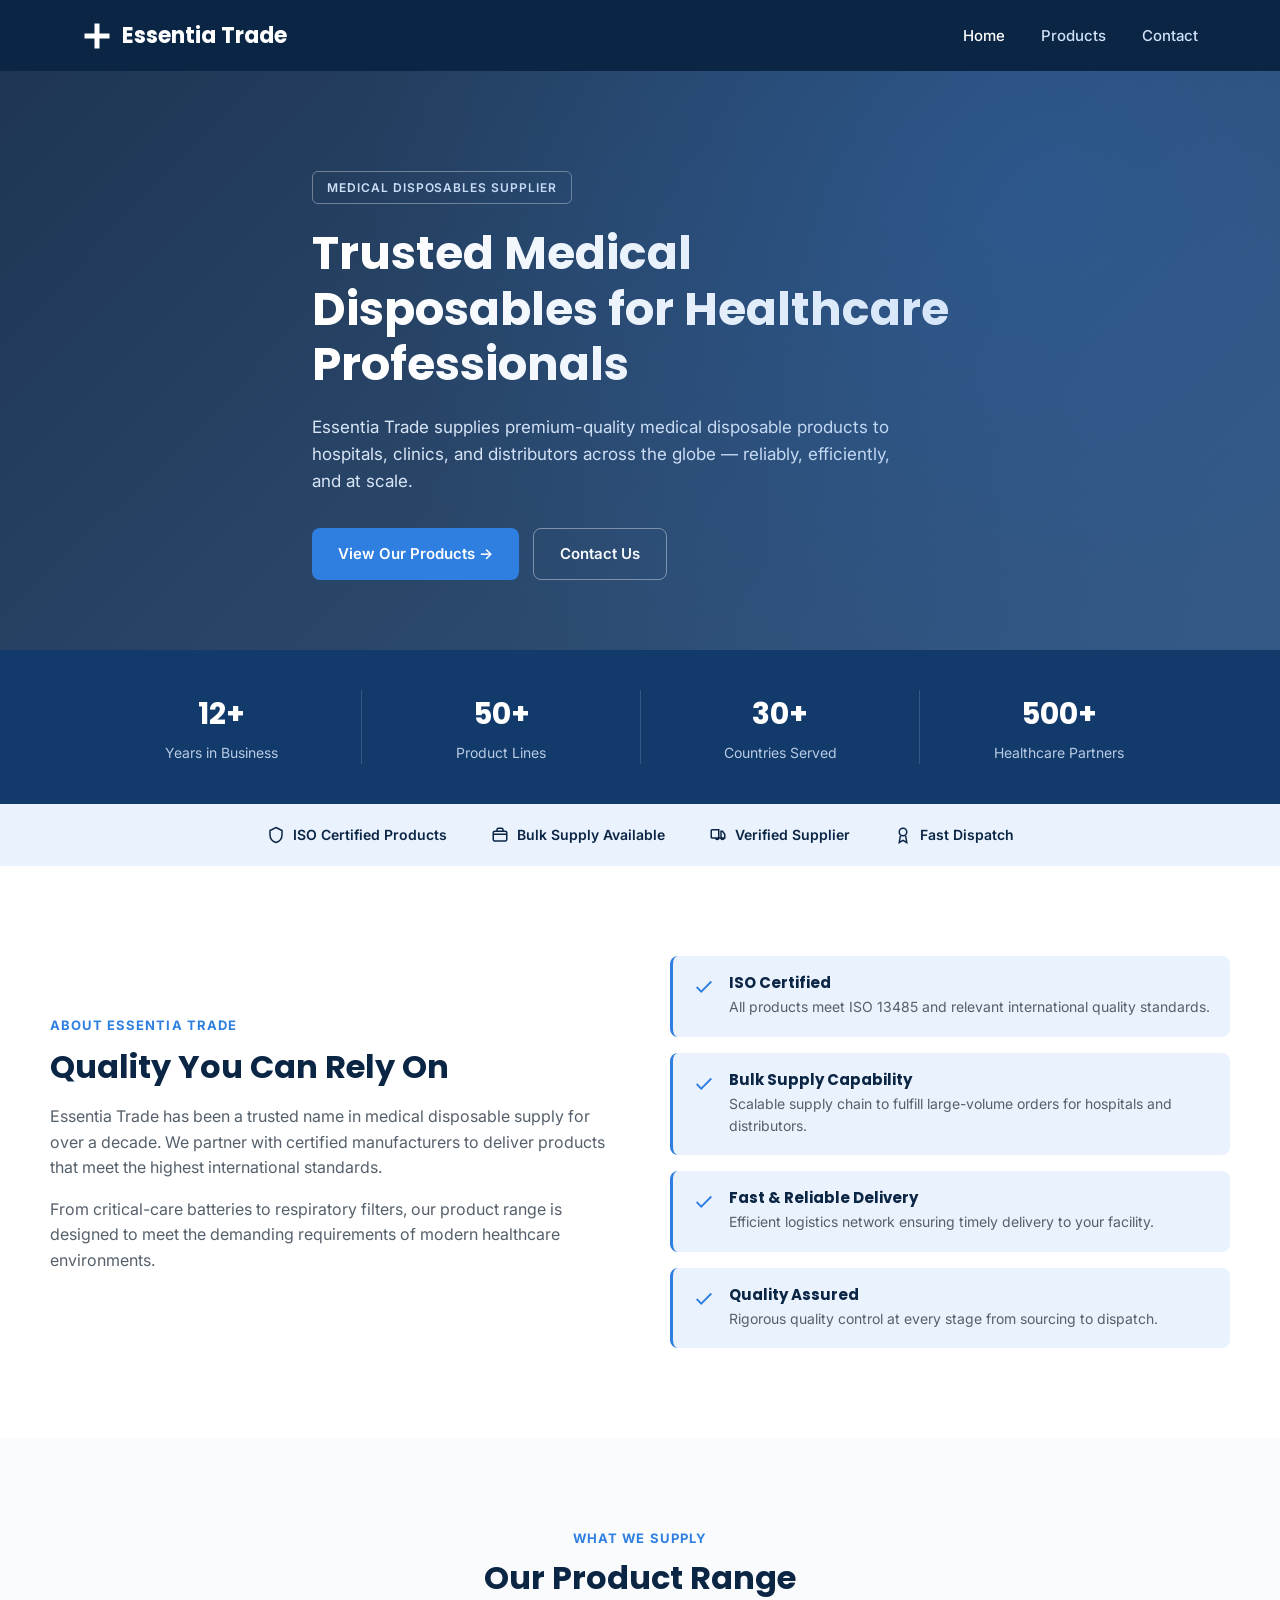
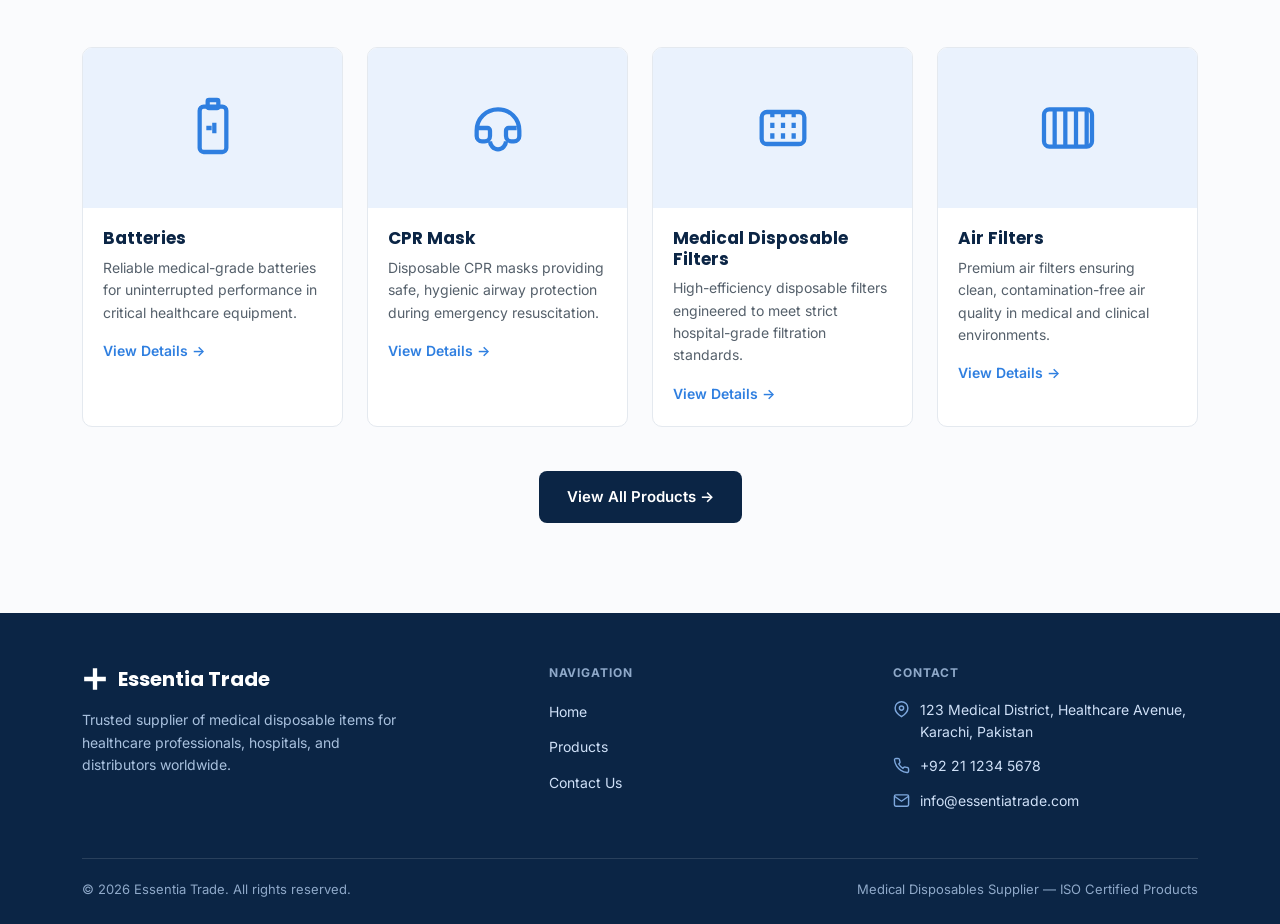
==== index.html @ 896a2178 "Add files via upload" ====
<!DOCTYPE html>
<html lang="en">
<head>
<meta charset="UTF-8">
<meta name="viewport" content="width=device-width, initial-scale=1.0">
<title>Essentia Trade | Medical Disposables Supplier</title>
<link rel="preconnect" href="https://fonts.googleapis.com">
<link href="https://fonts.googleapis.com/css2?family=Poppins:wght@600;700&family=Inter:wght@400;500;600;700&display=swap" rel="stylesheet">
<link rel="stylesheet" href="style.css">
</head>
<body>

<header>
  <div class="nav-wrap">
    <a href="index.html" class="logo">
      <svg viewBox="0 0 24 24" fill="currentColor"><path d="M10 2h4v8h8v4h-8v8h-4v-8H2v-4h8V2z"/></svg>
      Essentia Trade
    </a>
    <button class="nav-toggle" id="navToggle" aria-label="Menu">&#9776;</button>
    <nav>
      <ul id="navList">
        <li><a href="index.html" class="active">Home</a></li>
        <li><a href="products.html">Products</a></li>
        <li><a href="contact.html">Contact</a></li>
      </ul>
    </nav>
  </div>
</header>

<section class="hero">
  <div class="container hero-inner">
    <span class="eyebrow">MEDICAL DISPOSABLES SUPPLIER</span>
    <h1>Trusted Medical Disposables for Healthcare Professionals</h1>
    <p>Essentia Trade supplies premium-quality medical disposable products to hospitals, clinics, and distributors across the globe — reliably, efficiently, and at scale.</p>
    <div class="hero-ctas">
      <a href="products.html" class="btn-primary">View Our Products &rarr;</a>
      <a href="contact.html" class="btn-secondary">Contact Us</a>
    </div>
  </div>
</section>

<section class="stats">
  <div class="container">
    <div class="stat"><div class="num">12+</div><div class="label">Years in Business</div></div>
    <div class="stat"><div class="num">50+</div><div class="label">Product Lines</div></div>
    <div class="stat"><div class="num">30+</div><div class="label">Countries Served</div></div>
    <div class="stat"><div class="num">500+</div><div class="label">Healthcare Partners</div></div>
  </div>
</section>

<section class="badges">
  <div class="container">
    <div class="badge"><svg viewBox="0 0 24 24" fill="none" stroke="currentColor" stroke-width="2"><path d="M12 2l8 4v6c0 5-3.5 8.5-8 10-4.5-1.5-8-5-8-10V6l8-4z"/></svg>ISO Certified Products</div>
    <div class="badge"><svg viewBox="0 0 24 24" fill="none" stroke="currentColor" stroke-width="2"><rect x="3" y="7" width="18" height="13" rx="2"/><path d="M3 11h18M8 7V5a2 2 0 012-2h4a2 2 0 012 2v2"/></svg>Bulk Supply Available</div>
    <div class="badge"><svg viewBox="0 0 24 24" fill="none" stroke="currentColor" stroke-width="2"><path d="M3 16V6a1 1 0 011-1h9v11M3 16h13m0 0h5v-5l-3-4h-2v9m0 0a2 2 0 104 0m-11 0a2 2 0 104 0"/></svg>Verified Supplier</div>
    <div class="badge"><svg viewBox="0 0 24 24" fill="none" stroke="currentColor" stroke-width="2"><circle cx="12" cy="8" r="5"/><path d="M8.5 13L7 22l5-3 5 3-1.5-9"/></svg>Fast Dispatch</div>
  </div>
</section>

<section class="split container">
  <div>
    <span class="eyebrow-plain">ABOUT ESSENTIA TRADE</span>
    <h2>Quality You Can Rely On</h2>
    <p>Essentia Trade has been a trusted name in medical disposable supply for over a decade. We partner with certified manufacturers to deliver products that meet the highest international standards.</p>
    <p>From critical-care batteries to respiratory filters, our product range is designed to meet the demanding requirements of modern healthcare environments.</p>
  </div>
  <div class="feature-list">
    <div class="feature-card">
      <svg viewBox="0 0 24 24" fill="none" stroke="currentColor" stroke-width="2"><path d="M20 6L9 17l-5-5"/></svg>
      <div><h4>ISO Certified</h4><p>All products meet ISO 13485 and relevant international quality standards.</p></div>
    </div>
    <div class="feature-card">
      <svg viewBox="0 0 24 24" fill="none" stroke="currentColor" stroke-width="2"><path d="M20 6L9 17l-5-5"/></svg>
      <div><h4>Bulk Supply Capability</h4><p>Scalable supply chain to fulfill large-volume orders for hospitals and distributors.</p></div>
    </div>
    <div class="feature-card">
      <svg viewBox="0 0 24 24" fill="none" stroke="currentColor" stroke-width="2"><path d="M20 6L9 17l-5-5"/></svg>
      <div><h4>Fast &amp; Reliable Delivery</h4><p>Efficient logistics network ensuring timely delivery to your facility.</p></div>
    </div>
    <div class="feature-card">
      <svg viewBox="0 0 24 24" fill="none" stroke="currentColor" stroke-width="2"><path d="M20 6L9 17l-5-5"/></svg>
      <div><h4>Quality Assured</h4><p>Rigorous quality control at every stage from sourcing to dispatch.</p></div>
    </div>
  </div>
</section>

<section class="products-section">
  <div class="container">
    <div class="section-head">
      <span class="eyebrow-plain">WHAT WE SUPPLY</span>
      <h2>Our Product Range</h2>
    </div>
    <div class="product-grid">

      <div class="product-card">
        <div class="product-icon-wrap">
          <svg viewBox="0 0 24 24" fill="none" stroke="currentColor" stroke-width="1.6"><rect x="7" y="4" width="10" height="17" rx="1.5"/><rect x="10" y="1.5" width="4" height="3" rx="0.5"/><path d="M9.5 12h2M12.5 10v4"/></svg>
        </div>
        <div class="product-body">
          <h4>Batteries</h4>
          <p>Reliable medical-grade batteries for uninterrupted performance in critical healthcare equipment.</p>
          <a href="products.html" class="view-details">View Details &rarr;</a>
        </div>
      </div>

      <div class="product-card">
        <div class="product-icon-wrap">
          <svg viewBox="0 0 24 24" fill="none" stroke="currentColor" stroke-width="1.6"><path d="M4 13c0-4.5 3.5-8 8-8s8 3.5 8 8v2a2 2 0 01-2 2h-1a2 2 0 01-2-2v-2a1 1 0 011-1h3M4 13v2a2 2 0 002 2h1a2 2 0 002-2v-2a1 1 0 00-1-1H4"/><path d="M9 17c0 1.5 1.3 3 3 3s3-1.5 3-3"/></svg>
        </div>
        <div class="product-body">
          <h4>CPR Mask</h4>
          <p>Disposable CPR masks providing safe, hygienic airway protection during emergency resuscitation.</p>
          <a href="products.html" class="view-details">View Details &rarr;</a>
        </div>
      </div>

      <div class="product-card">
        <div class="product-icon-wrap">
          <svg viewBox="0 0 24 24" fill="none" stroke="currentColor" stroke-width="1.6"><rect x="4" y="6" width="16" height="12" rx="2"/><path d="M8 6v12M12 6v12M16 6v12" stroke-dasharray="2 2"/></svg>
        </div>
        <div class="product-body">
          <h4>Medical Disposable Filters</h4>
          <p>High-efficiency disposable filters engineered to meet strict hospital-grade filtration standards.</p>
          <a href="products.html" class="view-details">View Details &rarr;</a>
        </div>
      </div>

      <div class="product-card">
        <div class="product-icon-wrap">
          <svg viewBox="0 0 24 24" fill="none" stroke="currentColor" stroke-width="1.6"><rect x="3" y="5" width="18" height="14" rx="2"/><path d="M7 5v14M11 5v14M15 5v14M19 5v14"/></svg>
        </div>
        <div class="product-body">
          <h4>Air Filters</h4>
          <p>Premium air filters ensuring clean, contamination-free air quality in medical and clinical environments.</p>
          <a href="products.html" class="view-details">View Details &rarr;</a>
        </div>
      </div>

    </div>
    <div class="cta-center">
      <a href="products.html" class="btn-dark">View All Products &rarr;</a>
    </div>
  </div>
</section>

<footer>
  <div class="container">
    <div class="footer-grid">
      <div>
        <div class="footer-logo">
          <svg viewBox="0 0 24 24" fill="currentColor"><path d="M10 2h4v8h8v4h-8v8h-4v-8H2v-4h8V2z"/></svg>
          Essentia Trade
        </div>
        <p>Trusted supplier of medical disposable items for healthcare professionals, hospitals, and distributors worldwide.</p>
      </div>
      <div>
        <h5>NAVIGATION</h5>
        <ul>
          <li><a href="index.html">Home</a></li>
          <li><a href="products.html">Products</a></li>
          <li><a href="contact.html">Contact Us</a></li>
        </ul>
      </div>
      <div>
        <h5>CONTACT</h5>
        <div class="footer-contact-row">
          <svg viewBox="0 0 24 24" fill="none" stroke="currentColor" stroke-width="2"><path d="M21 10c0 7-9 12-9 12s-9-5-9-12a9 9 0 0118 0z"/><circle cx="12" cy="10" r="3"/></svg>
          <span>123 Medical District, Healthcare Avenue, Karachi, Pakistan</span>
        </div>
        <div class="footer-contact-row">
          <svg viewBox="0 0 24 24" fill="none" stroke="currentColor" stroke-width="2"><path d="M22 16.92v3a2 2 0 01-2.18 2 19.79 19.79 0 01-8.63-3.07 19.5 19.5 0 01-6-6 19.79 19.79 0 01-3.07-8.67A2 2 0 014.11 2h3a2 2 0 012 1.72c.13.96.36 1.9.7 2.81a2 2 0 01-.45 2.11L8.09 9.91a16 16 0 006 6l1.27-1.27a2 2 0 012.11-.45c.9.34 1.85.57 2.81.7A2 2 0 0122 16.92z"/></svg>
          <span>+92 21 1234 5678</span>
        </div>
        <div class="footer-contact-row">
          <svg viewBox="0 0 24 24" fill="none" stroke="currentColor" stroke-width="2"><rect x="2" y="4" width="20" height="16" rx="2"/><path d="M22 6l-10 7L2 6"/></svg>
          <span>info@essentiatrade.com</span>
        </div>
      </div>
    </div>
    <div class="footer-bottom">
      <span>&copy; 2026 Essentia Trade. All rights reserved.</span>
      <span>Medical Disposables Supplier — ISO Certified Products</span>
    </div>
  </div>
</footer>

<script>
  document.getElementById('navToggle').addEventListener('click', function () {
    document.getElementById('navList').classList.toggle('open');
  });
</script>
</body>
</html>
---- style.css ----
:root {
  --navy: #0b2545;
  --navy-2: #123a6b;
  --blue: #2f7fe0;
  --blue-light: #eaf2fd;
  --text-dark: #17202a;
  --text-mid: #55606b;
  --border: #e4e9ef;
  --white: #ffffff;
  --radius: 10px;
}

* { box-sizing: border-box; margin: 0; padding: 0; }

body {
  font-family: 'Inter', -apple-system, BlinkMacSystemFont, 'Segoe UI', sans-serif;
  color: var(--text-dark);
  line-height: 1.6;
  background: var(--white);
}

h1, h2, h3, h4 {
  font-family: 'Poppins', 'Inter', sans-serif;
  font-weight: 700;
  color: var(--navy);
  line-height: 1.2;
}

a { text-decoration: none; color: inherit; }
img, svg { display: block; max-width: 100%; }
.container { max-width: 1180px; margin: 0 auto; padding: 0 32px; }

/* ---------- Header ---------- */
header {
  background: var(--navy);
  position: sticky;
  top: 0;
  z-index: 100;
}
.nav-wrap {
  display: flex;
  align-items: center;
  justify-content: space-between;
  padding: 18px 32px;
  max-width: 1180px;
  margin: 0 auto;
}
.logo {
  display: flex;
  align-items: center;
  gap: 10px;
  color: var(--white);
  font-size: 22px;
  font-weight: 700;
  font-family: 'Poppins', sans-serif;
}
.logo svg { width: 30px; height: 30px; }
nav ul {
  display: flex;
  list-style: none;
  gap: 36px;
  align-items: center;
}
nav a {
  color: #cfe0f7;
  font-weight: 500;
  font-size: 15px;
  transition: color .2s;
}
nav a:hover, nav a.active { color: var(--white); }
.btn-quote {
  background: var(--blue);
  color: var(--white) !important;
  padding: 10px 20px;
  border-radius: 8px;
  font-weight: 600;
  font-size: 14px;
}
.btn-quote:hover { background: #2569c2; }

/* Mobile nav toggle */
.nav-toggle { display: none; background: none; border: none; color: var(--white); font-size: 26px; cursor: pointer; }

@media (max-width: 820px) {
  nav ul { display: none; }
  .nav-toggle { display: block; }
  nav ul.open {
    display: flex;
    flex-direction: column;
    position: absolute;
    top: 68px;
    left: 0;
    right: 0;
    background: var(--navy);
    padding: 20px 32px;
    gap: 18px;
  }
}

/* ---------- Hero ---------- */
.hero {
  position: relative;
  background: linear-gradient(135deg, rgba(11,37,69,.92), rgba(18,58,107,.85));
  padding: 100px 0 70px;
  overflow: hidden;
}
.hero::after {
  content: "";
  position: absolute;
  inset: 0;
  background: radial-gradient(circle at 80% 20%, rgba(47,127,224,.25), transparent 60%);
  pointer-events: none;
}
.hero-inner { position: relative; max-width: 720px; }
.eyebrow {
  display: inline-block;
  border: 1px solid rgba(255,255,255,.35);
  color: #cfe0f7;
  font-size: 12px;
  font-weight: 600;
  letter-spacing: .08em;
  padding: 6px 14px;
  border-radius: 6px;
  margin-bottom: 22px;
}
.hero h1 {
  color: var(--white);
  font-size: 46px;
  margin-bottom: 22px;
}
.hero p {
  color: #d9e6f7;
  font-size: 17px;
  max-width: 600px;
  margin-bottom: 32px;
}
.hero-ctas { display: flex; gap: 14px; flex-wrap: wrap; }
.btn-primary {
  background: var(--blue);
  color: var(--white);
  padding: 13px 26px;
  border-radius: 8px;
  font-weight: 600;
  font-size: 15px;
  display: inline-flex;
  align-items: center;
  gap: 8px;
}
.btn-primary:hover { background: #2569c2; }
.btn-secondary {
  background: transparent;
  border: 1px solid rgba(255,255,255,.4);
  color: var(--white);
  padding: 13px 26px;
  border-radius: 8px;
  font-weight: 600;
  font-size: 15px;
}
.btn-secondary:hover { background: rgba(255,255,255,.08); }

/* ---------- Stats bar ---------- */
.stats {
  background: var(--navy-2);
  padding: 40px 0;
}
.stats .container {
  display: grid;
  grid-template-columns: repeat(4, 1fr);
  text-align: center;
}
.stats .stat + .stat { border-left: 1px solid rgba(255,255,255,.15); }
.stats .num {
  color: var(--white);
  font-size: 30px;
  font-weight: 700;
  font-family: 'Poppins', sans-serif;
}
.stats .label { color: #b9cbe3; font-size: 14px; margin-top: 4px; }

.badges {
  background: var(--blue-light);
  padding: 20px 0;
}
.badges .container {
  display: flex;
  justify-content: center;
  gap: 44px;
  flex-wrap: wrap;
}
.badge { display: flex; align-items: center; gap: 8px; color: var(--navy); font-size: 14px; font-weight: 600; }
.badge svg { width: 18px; height: 18px; }

/* ---------- About / feature split ---------- */
.split {
  display: grid;
  grid-template-columns: 1fr 1fr;
  gap: 60px;
  padding: 90px 0;
  align-items: center;
}
.split .eyebrow-plain {
  color: var(--blue);
  font-weight: 700;
  font-size: 13px;
  letter-spacing: .08em;
  margin-bottom: 12px;
  display: block;
}
.split h2 { font-size: 32px; margin-bottom: 18px; }
.split p { color: var(--text-mid); margin-bottom: 16px; }

.feature-list { display: flex; flex-direction: column; gap: 16px; }
.feature-card {
  background: var(--blue-light);
  border-left: 3px solid var(--blue);
  border-radius: 8px;
  padding: 18px 20px;
  display: flex;
  gap: 14px;
}
.feature-card svg { flex-shrink: 0; width: 22px; height: 22px; color: var(--blue); margin-top: 2px; }
.feature-card h4 { font-size: 15px; margin-bottom: 4px; }
.feature-card p { color: var(--text-mid); font-size: 14px; margin: 0; }

/* ---------- Product grid (shared: home preview + products page) ---------- */
.section-head { text-align: center; max-width: 620px; margin: 0 auto 50px; }
.section-head .eyebrow-plain { color: var(--blue); font-weight: 700; font-size: 13px; letter-spacing: .08em; display: block; margin-bottom: 10px; }
.section-head h2 { font-size: 32px; }

.products-section { padding: 90px 0; background: #fafbfd; }
.product-grid {
  display: grid;
  grid-template-columns: repeat(4, 1fr);
  gap: 24px;
}
.product-card {
  background: var(--white);
  border: 1px solid var(--border);
  border-radius: var(--radius);
  overflow: hidden;
  transition: transform .2s, box-shadow .2s;
}
.product-card:hover { transform: translateY(-4px); box-shadow: 0 12px 30px rgba(11,37,69,.08); }
.product-icon-wrap {
  background: var(--blue-light);
  height: 160px;
  display: flex;
  align-items: center;
  justify-content: center;
}
.product-icon-wrap svg { width: 64px; height: 64px; color: var(--blue); }
.product-body { padding: 20px; }
.product-body h4 { font-size: 17px; margin-bottom: 8px; }
.product-body p { color: var(--text-mid); font-size: 14px; margin-bottom: 14px; }
.view-details { color: var(--blue); font-weight: 600; font-size: 14px; display: inline-flex; align-items: center; gap: 6px; }

.cta-center { text-align: center; margin-top: 44px; }
.btn-dark {
  background: var(--navy);
  color: var(--white);
  padding: 14px 28px;
  border-radius: 8px;
  font-weight: 600;
  font-size: 15px;
  display: inline-flex;
  gap: 8px;
  align-items: center;
}
.btn-dark:hover { background: #081a33; }

/* ---------- Products page specific ---------- */
.page-hero {
  background: var(--navy);
  padding: 60px 0 50px;
  text-align: center;
}
.page-hero h1 { color: var(--white); font-size: 38px; margin-bottom: 12px; }
.page-hero p { color: #cfe0f7; max-width: 560px; margin: 0 auto; }

.product-detail-card {
  background: var(--white);
  border: 1px solid var(--border);
  border-radius: var(--radius);
  padding: 26px;
  display: flex;
  gap: 20px;
  align-items: flex-start;
}
.product-detail-card .icon-box {
  background: var(--blue-light);
  border-radius: 8px;
  width: 72px;
  height: 72px;
  flex-shrink: 0;
  display: flex;
  align-items: center;
  justify-content: center;
}
.product-detail-card .icon-box svg { width: 38px; height: 38px; color: var(--blue); }
.product-detail-card h3 { font-size: 18px; margin-bottom: 6px; }
.product-detail-card p { color: var(--text-mid); font-size: 14px; margin-bottom: 10px; }
.spec-list { list-style: none; display: flex; flex-direction: column; gap: 5px; }
.spec-list li { font-size: 13px; color: var(--text-mid); display: flex; gap: 8px; }
.spec-list li::before { content: "\2713"; color: var(--blue); font-weight: 700; }

.detail-grid {
  display: grid;
  grid-template-columns: 1fr 1fr;
  gap: 24px;
  padding: 70px 0 90px;
}

/* ---------- Contact page ---------- */
.contact-wrap {
  display: grid;
  grid-template-columns: 1.1fr 1fr;
  gap: 50px;
  padding: 70px 0 90px;
}
.contact-info-card {
  background: var(--navy);
  border-radius: var(--radius);
  padding: 34px;
  color: var(--white);
}
.contact-info-card h3 { color: var(--white); font-size: 20px; margin-bottom: 22px; }
.contact-row { display: flex; gap: 14px; margin-bottom: 20px; align-items: flex-start; }
.contact-row svg { width: 20px; height: 20px; color: #9dc3f4; flex-shrink: 0; margin-top: 2px; }
.contact-row span { color: #d9e6f7; font-size: 14px; }

.form-card {
  background: var(--white);
  border: 1px solid var(--border);
  border-radius: var(--radius);
  padding: 34px;
}
.form-card h3 { font-size: 20px; margin-bottom: 6px; }
.form-card > p { color: var(--text-mid); font-size: 14px; margin-bottom: 24px; }
.form-row { display: grid; grid-template-columns: 1fr 1fr; gap: 16px; margin-bottom: 16px; }
.form-group { display: flex; flex-direction: column; gap: 6px; margin-bottom: 16px; }
.form-group label { font-size: 13px; font-weight: 600; color: var(--navy); }
.form-group input, .form-group textarea, .form-group select {
  border: 1px solid var(--border);
  border-radius: 8px;
  padding: 11px 14px;
  font-size: 14px;
  font-family: inherit;
  color: var(--text-dark);
}
.form-group input:focus, .form-group textarea:focus, .form-group select:focus {
  outline: none;
  border-color: var(--blue);
  box-shadow: 0 0 0 3px rgba(47,127,224,.15);
}
.form-group textarea { resize: vertical; min-height: 110px; }
.submit-btn {
  background: var(--blue);
  color: var(--white);
  border: none;
  padding: 13px 28px;
  border-radius: 8px;
  font-weight: 600;
  font-size: 15px;
  cursor: pointer;
  width: 100%;
}
.submit-btn:hover { background: #2569c2; }
.form-note { font-size: 12px; color: var(--text-mid); margin-top: 12px; text-align: center; }

/* ---------- Footer ---------- */
footer {
  background: var(--navy);
  color: #cfe0f7;
  padding: 50px 0 24px;
}
.footer-grid {
  display: grid;
  grid-template-columns: 1.4fr 1fr 1fr;
  gap: 40px;
  padding-bottom: 34px;
}
.footer-logo {
  display: flex;
  align-items: center;
  gap: 10px;
  color: var(--white);
  font-size: 20px;
  font-weight: 700;
  font-family: 'Poppins', sans-serif;
  margin-bottom: 14px;
}
.footer-logo svg { width: 26px; height: 26px; }
.footer-grid p { font-size: 14px; color: #a9c1de; max-width: 320px; }
.footer-grid h5 { color: #8fa9c9; font-size: 12px; letter-spacing: .08em; text-transform: uppercase; margin-bottom: 16px; }
.footer-grid ul { list-style: none; display: flex; flex-direction: column; gap: 10px; }
.footer-grid a { font-size: 14px; color: #cfe0f7; }
.footer-grid a:hover { color: var(--white); }
.footer-contact-row { display: flex; gap: 10px; font-size: 14px; margin-bottom: 12px; align-items: flex-start; }
.footer-contact-row svg { width: 17px; height: 17px; color: #7ea8dd; flex-shrink: 0; margin-top: 2px; }
.footer-bottom {
  border-top: 1px solid rgba(255,255,255,.12);
  padding-top: 20px;
  display: flex;
  justify-content: space-between;
  font-size: 13px;
  color: #8fa9c9;
  flex-wrap: wrap;
  gap: 10px;
}

@media (max-width: 900px) {
  .split, .detail-grid, .contact-wrap, .footer-grid { grid-template-columns: 1fr; }
  .product-grid { grid-template-columns: repeat(2, 1fr); }
  .stats .container { grid-template-columns: repeat(2, 1fr); row-gap: 24px; }
  .stats .stat:nth-child(3) { border-left: none; }
  .form-row { grid-template-columns: 1fr; }
  .hero h1 { font-size: 34px; }
}
@media (max-width: 520px) {
  .product-grid { grid-template-columns: 1fr; }
}
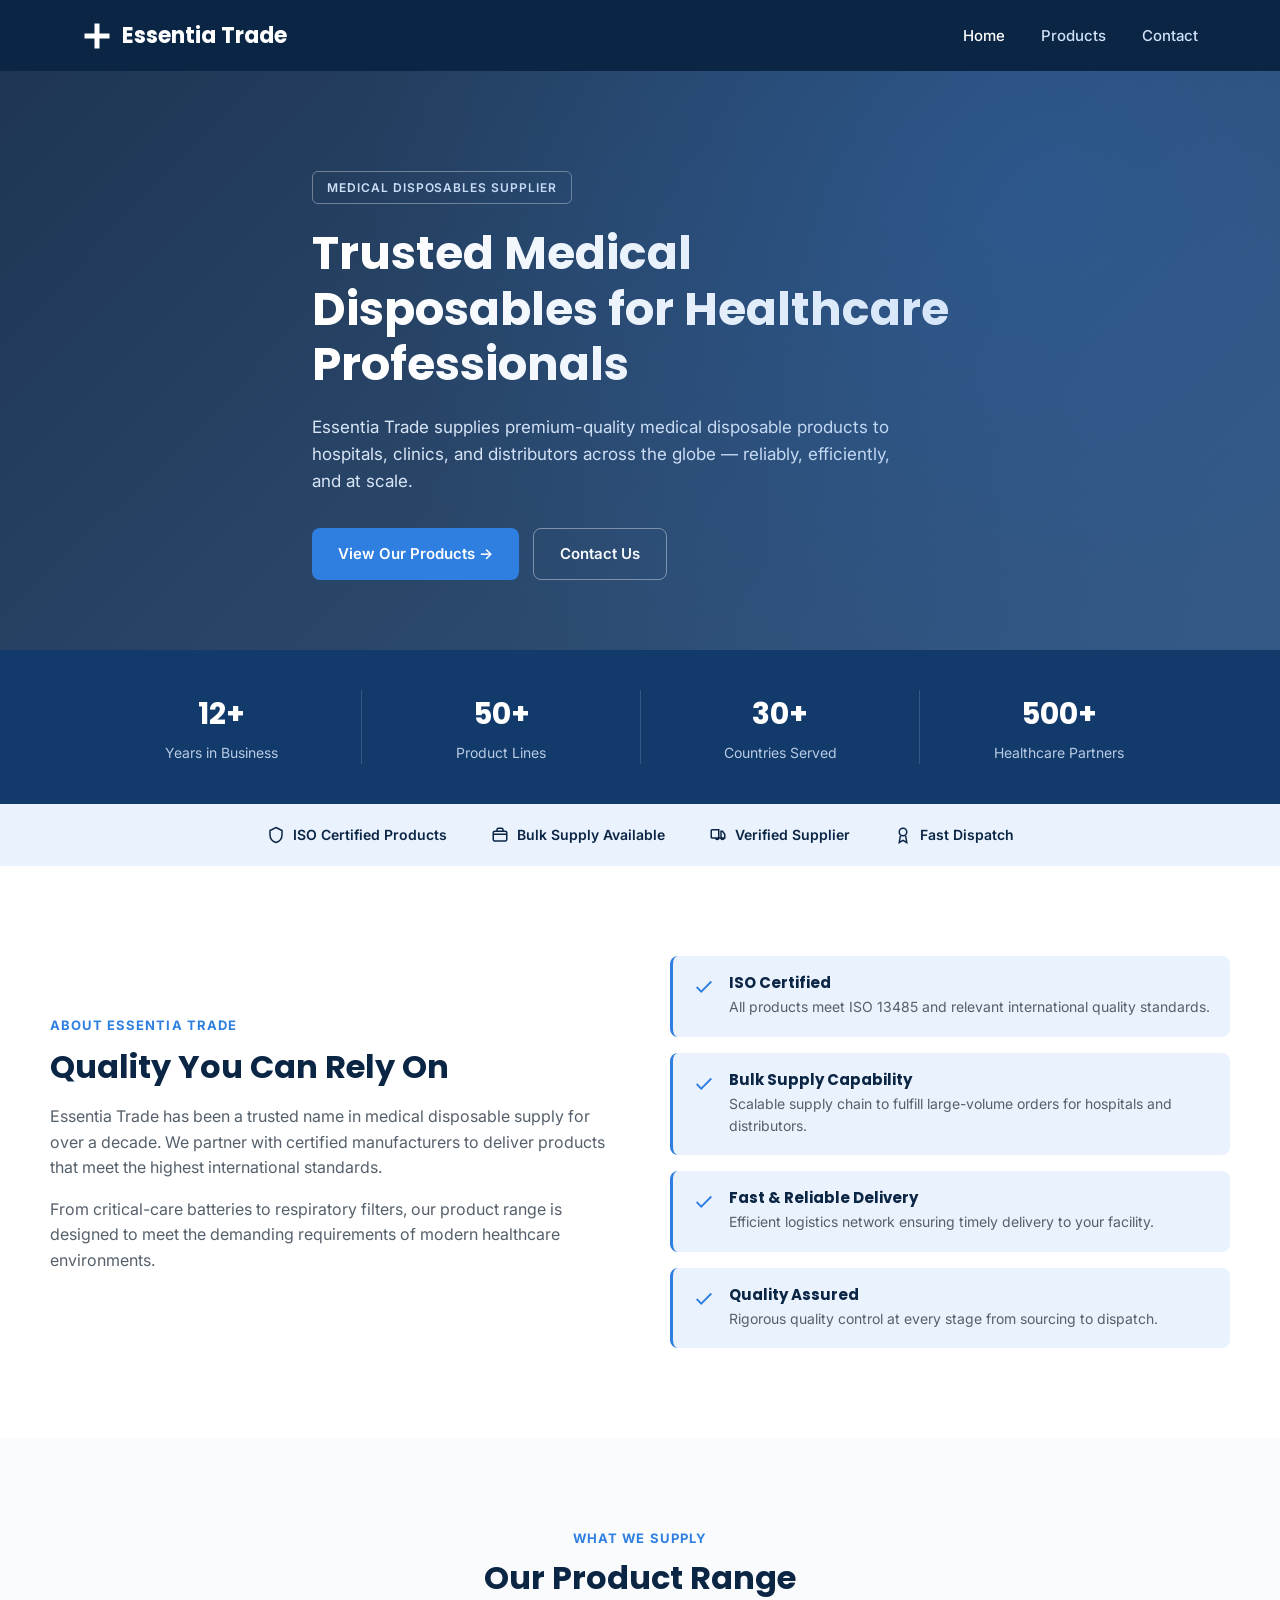
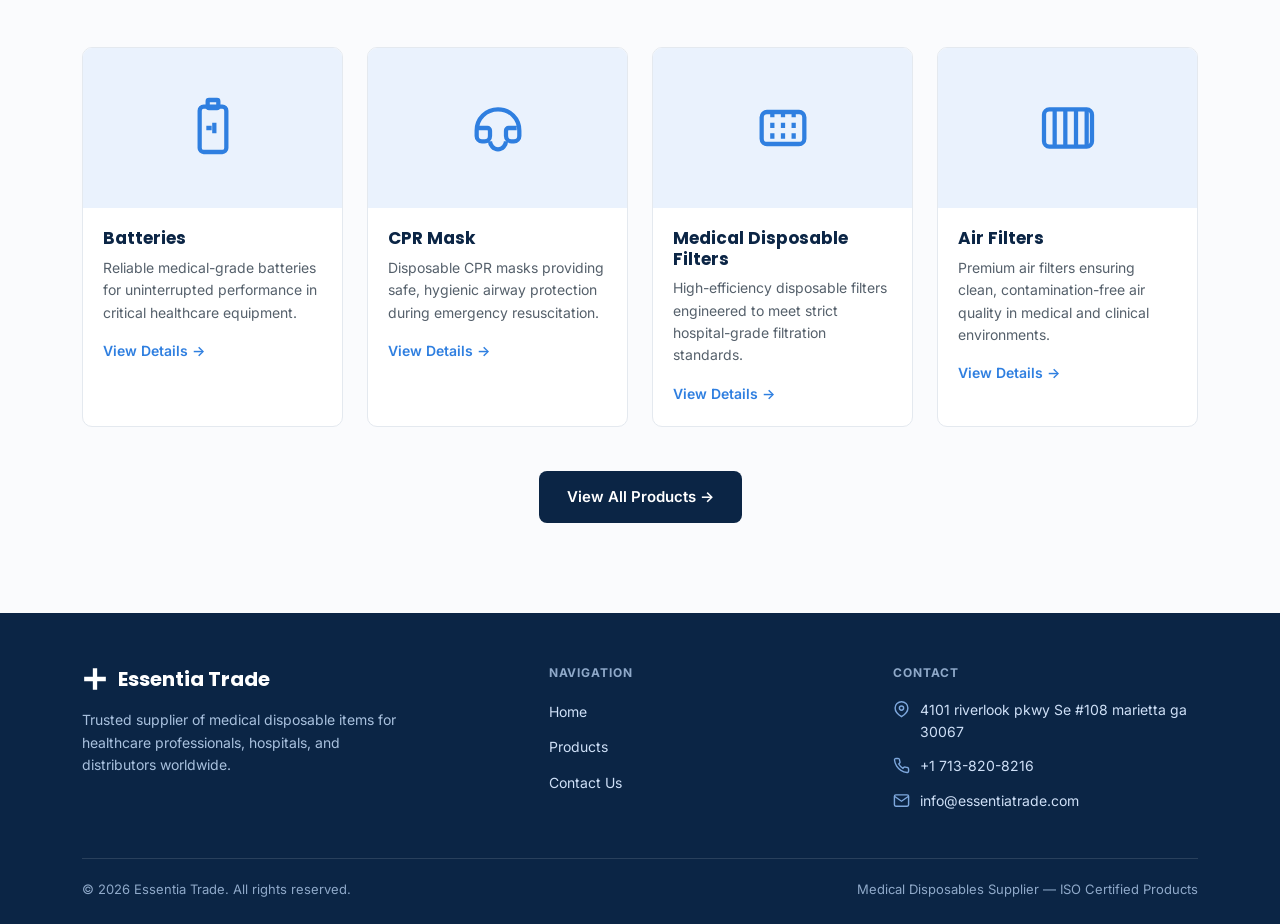
==== commit 1615c27f: "Update index.html" ====
--- a/index.html
+++ b/index.html
@@ -165,11 +165,11 @@
         <h5>CONTACT</h5>
         <div class="footer-contact-row">
           <svg viewBox="0 0 24 24" fill="none" stroke="currentColor" stroke-width="2"><path d="M21 10c0 7-9 12-9 12s-9-5-9-12a9 9 0 0118 0z"/><circle cx="12" cy="10" r="3"/></svg>
-          <span>123 Medical District, Healthcare Avenue, Karachi, Pakistan</span>
+          <span>4101 riverlook pkwy Se #108 marietta ga 30067</span>
         </div>
         <div class="footer-contact-row">
           <svg viewBox="0 0 24 24" fill="none" stroke="currentColor" stroke-width="2"><path d="M22 16.92v3a2 2 0 01-2.18 2 19.79 19.79 0 01-8.63-3.07 19.5 19.5 0 01-6-6 19.79 19.79 0 01-3.07-8.67A2 2 0 014.11 2h3a2 2 0 012 1.72c.13.96.36 1.9.7 2.81a2 2 0 01-.45 2.11L8.09 9.91a16 16 0 006 6l1.27-1.27a2 2 0 012.11-.45c.9.34 1.85.57 2.81.7A2 2 0 0122 16.92z"/></svg>
-          <span>+92 21 1234 5678</span>
+          <span>+1 713-820-8216</span>
         </div>
         <div class="footer-contact-row">
           <svg viewBox="0 0 24 24" fill="none" stroke="currentColor" stroke-width="2"><rect x="2" y="4" width="20" height="16" rx="2"/><path d="M22 6l-10 7L2 6"/></svg>
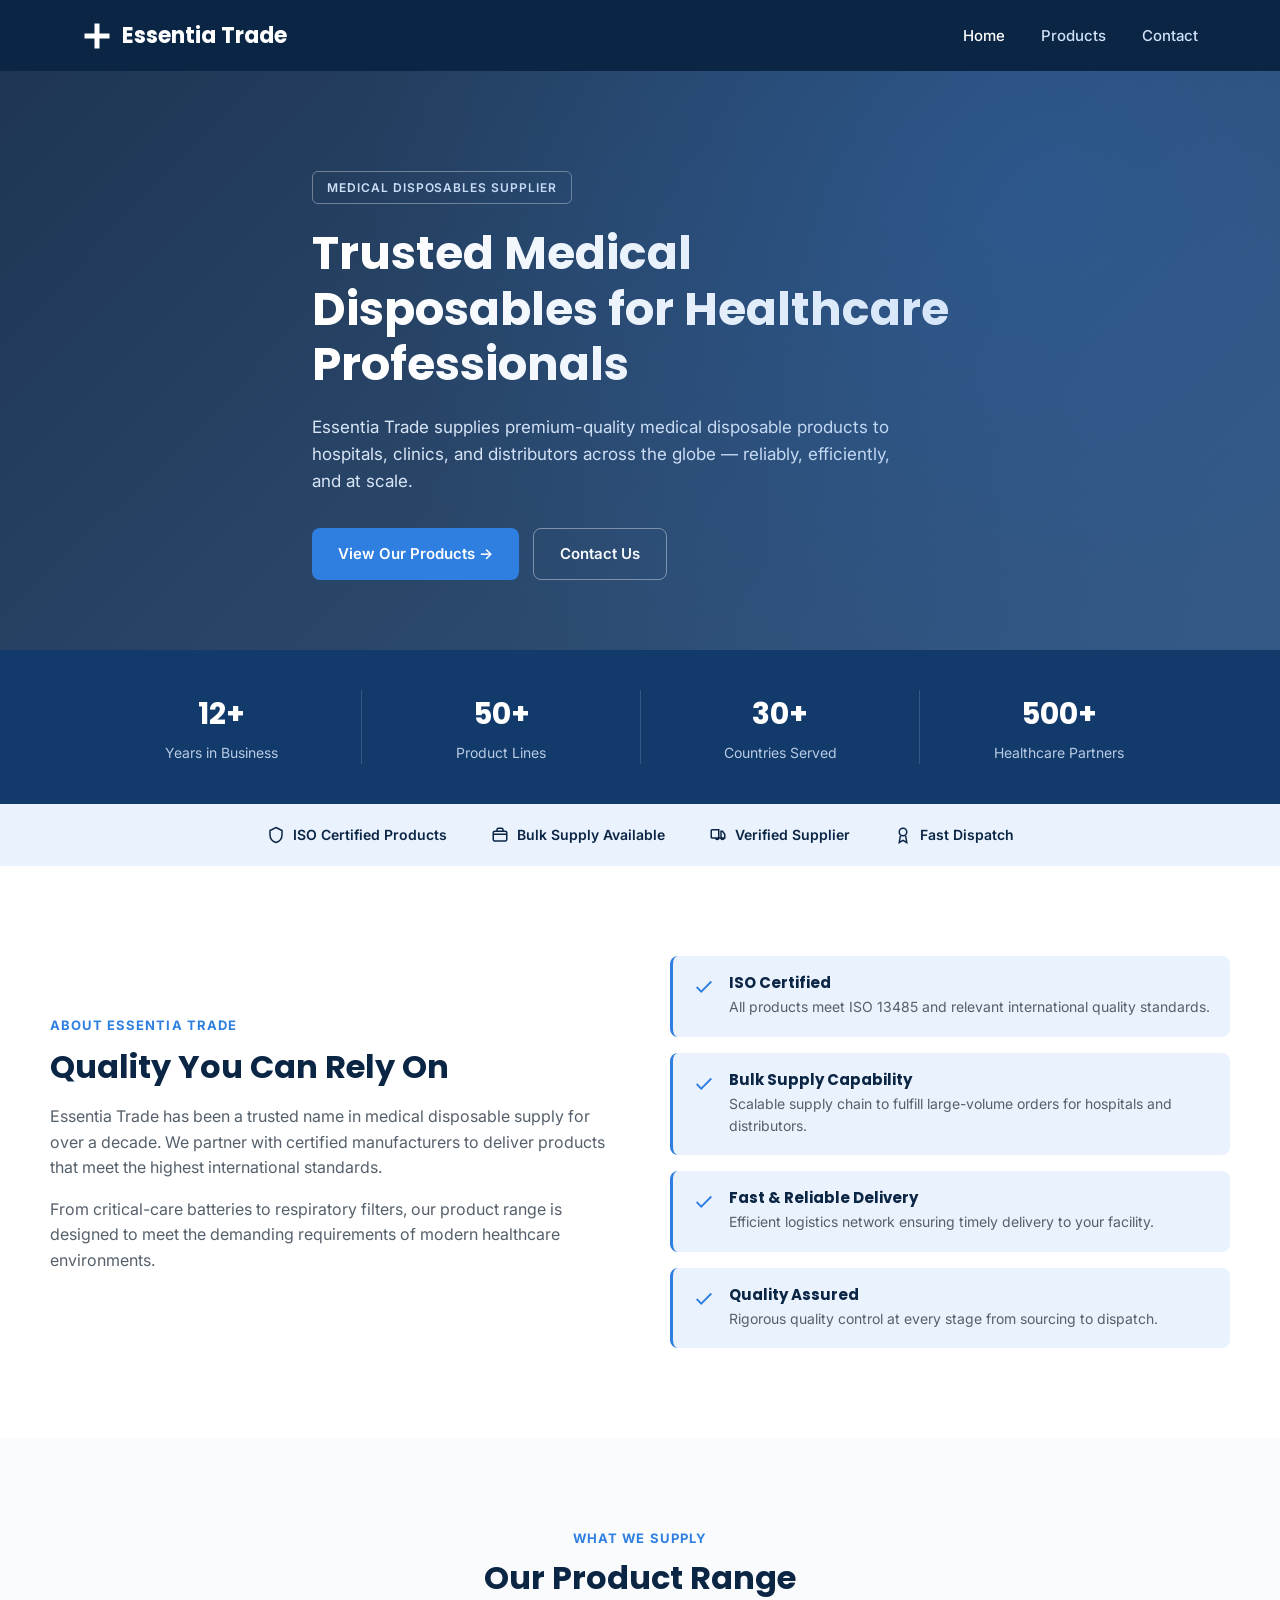
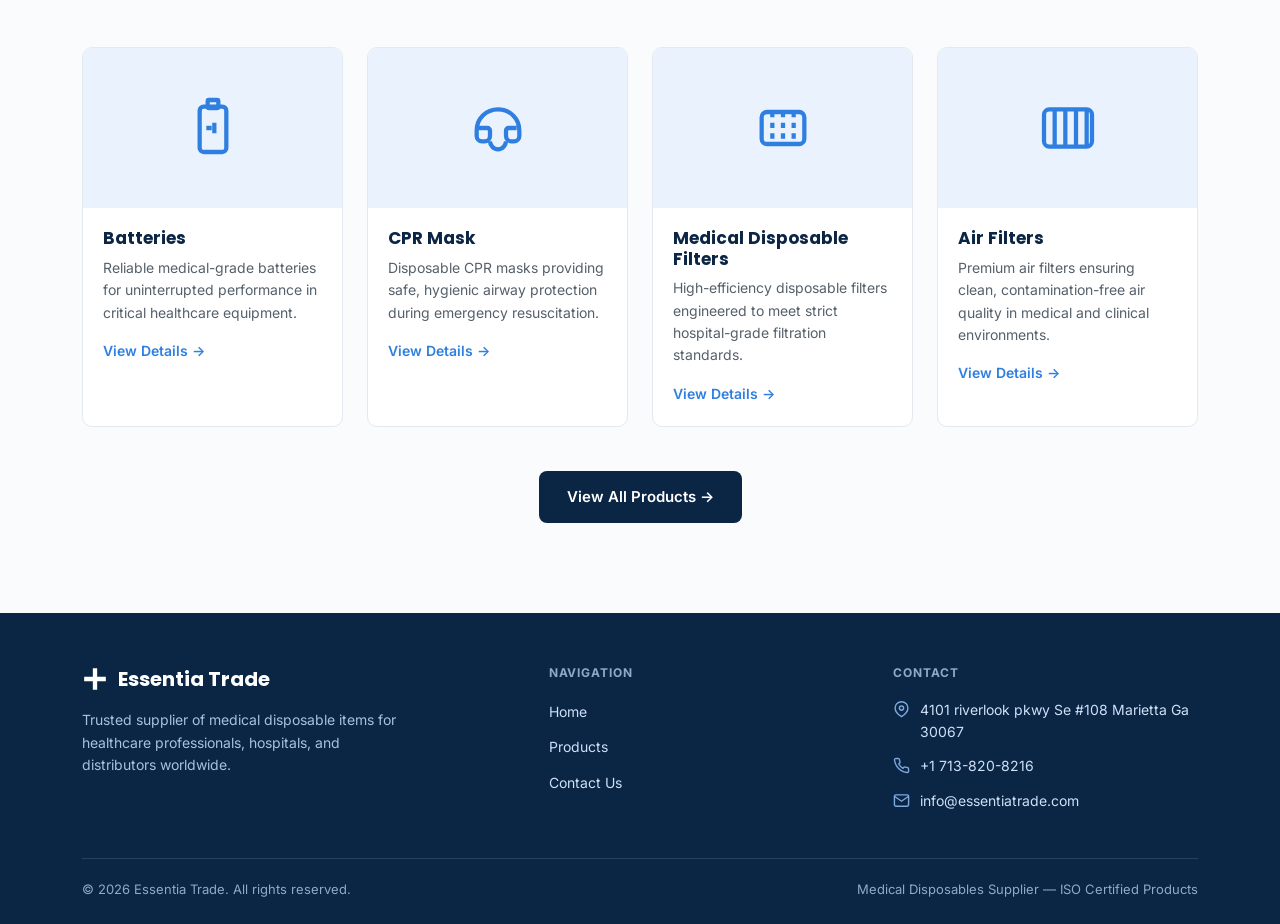
==== commit 470ae0f6: "Update index.html" ====
--- a/index.html
+++ b/index.html
@@ -165,7 +165,7 @@
         <h5>CONTACT</h5>
         <div class="footer-contact-row">
           <svg viewBox="0 0 24 24" fill="none" stroke="currentColor" stroke-width="2"><path d="M21 10c0 7-9 12-9 12s-9-5-9-12a9 9 0 0118 0z"/><circle cx="12" cy="10" r="3"/></svg>
-          <span>4101 riverlook pkwy Se #108 marietta ga 30067</span>
+          <span>4101 riverlook pkwy Se #108 Marietta Ga 30067</span>
         </div>
         <div class="footer-contact-row">
           <svg viewBox="0 0 24 24" fill="none" stroke="currentColor" stroke-width="2"><path d="M22 16.92v3a2 2 0 01-2.18 2 19.79 19.79 0 01-8.63-3.07 19.5 19.5 0 01-6-6 19.79 19.79 0 01-3.07-8.67A2 2 0 014.11 2h3a2 2 0 012 1.72c.13.96.36 1.9.7 2.81a2 2 0 01-.45 2.11L8.09 9.91a16 16 0 006 6l1.27-1.27a2 2 0 012.11-.45c.9.34 1.85.57 2.81.7A2 2 0 0122 16.92z"/></svg>
